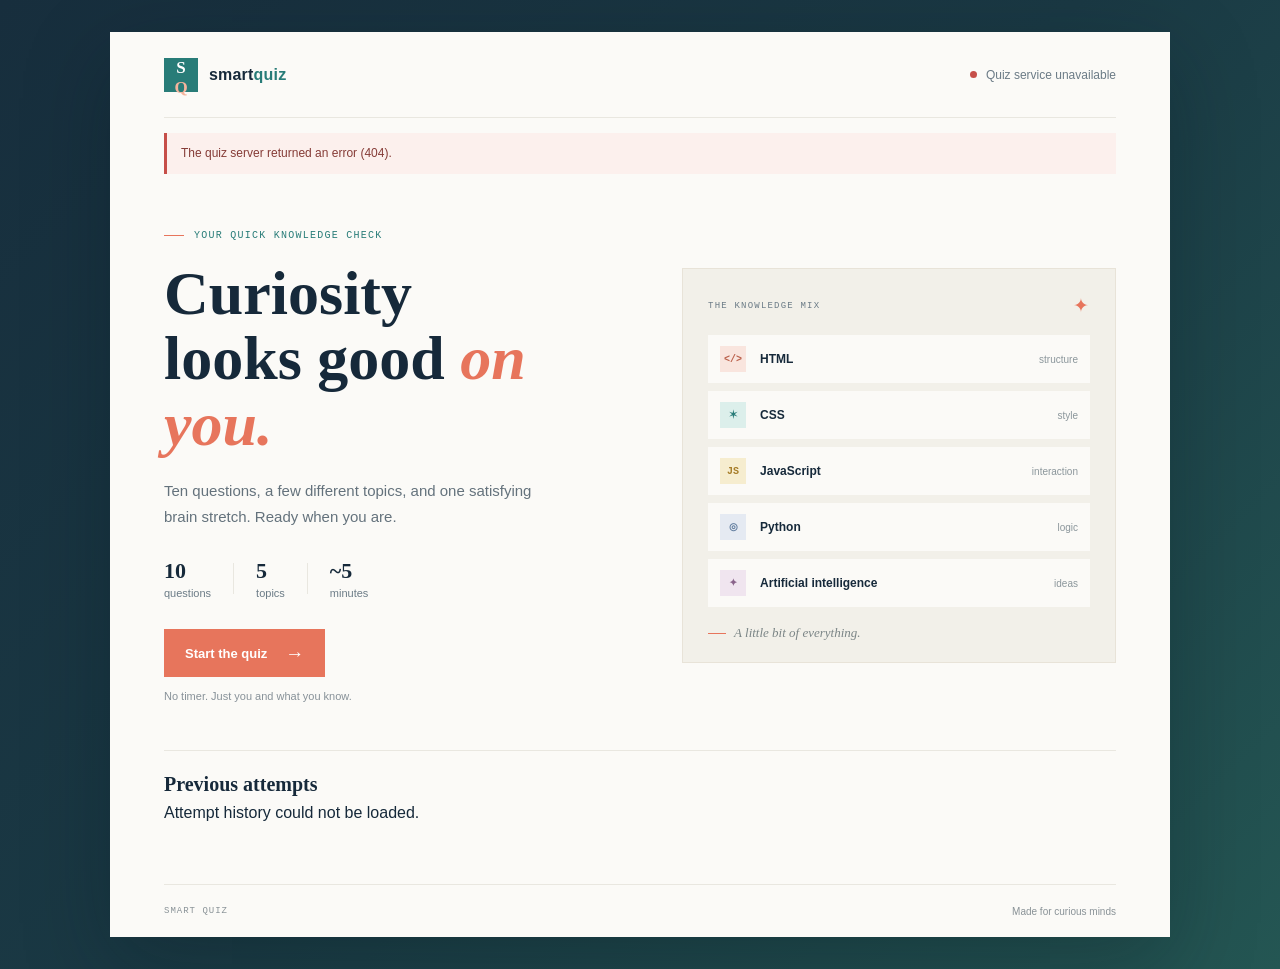
==== frontend/index.html @ d56040e3 "Initial commit - Smart Quiz App" ====
<!doctype html>
<html lang="en">
  <head>
    <meta charset="utf-8">
    <meta name="viewport" content="width=device-width, initial-scale=1">
    <meta name="theme-color" content="#16293a">
    <meta name="description" content="A quick, interactive quiz on web development, Python, and AI.">
    <title>Smart Quiz App</title>
    <link rel="stylesheet" href="style.css">
    <script src="script.js" defer></script>
  </head>
  <body>
    <main class="app-shell">
      <header class="site-header">
        <a class="brand" href="#" aria-label="Smart Quiz home">
          <span class="brand-mark" aria-hidden="true">S<span>Q</span></span>
          <span class="brand-name">smart<span>quiz</span></span>
        </a>
        <span class="header-note" id="server-status" role="status"><span class="status-dot" aria-hidden="true"></span><span id="server-status-text">Connecting to quiz service...</span></span>
      </header>
      <div class="api-error" id="api-error" role="alert" hidden></div>

      <section class="screen welcome-screen" id="welcome-screen" aria-labelledby="welcome-title">
        <div class="welcome-copy">
          <p class="eyebrow"><span class="eyebrow-line" aria-hidden="true"></span> YOUR QUICK KNOWLEDGE CHECK</p>
          <h1 id="welcome-title">Curiosity<br>looks good <span>on you.</span></h1>
          <p class="intro">Ten questions, a few different topics, and one satisfying brain stretch. Ready when you are.</p>
          <div class="quiz-facts" aria-label="Quiz details">
            <div class="fact"><span class="fact-value">10</span><span class="fact-label">questions</span></div>
            <span class="fact-divider" aria-hidden="true"></span>
            <div class="fact"><span class="fact-value">5</span><span class="fact-label">topics</span></div>
            <span class="fact-divider" aria-hidden="true"></span>
            <div class="fact"><span class="fact-value">~5</span><span class="fact-label">minutes</span></div>
          </div>
          <button class="button button-primary start-button" id="start-button" type="button">
            Start the quiz <span class="button-arrow" aria-hidden="true">&#8594;</span>
          </button>
          <p class="quiet-note">No timer. Just you and what you know.</p>
        </div>
        <aside class="welcome-art" aria-label="Quiz topics: HTML, CSS, JavaScript, Python, and AI">
          <div class="art-topline"><span>THE KNOWLEDGE MIX</span><span class="art-spark" aria-hidden="true">&#10022;</span></div>
          <div class="topic-stack">
            <div class="topic-row topic-html"><span class="topic-icon" aria-hidden="true">&lt;/&gt;</span><span>HTML</span><span class="topic-detail">structure</span></div>
            <div class="topic-row topic-css"><span class="topic-icon" aria-hidden="true">&#10038;</span><span>CSS</span><span class="topic-detail">style</span></div>
            <div class="topic-row topic-js"><span class="topic-icon" aria-hidden="true">JS</span><span>JavaScript</span><span class="topic-detail">interaction</span></div>
            <div class="topic-row topic-python"><span class="topic-icon" aria-hidden="true">&#9678;</span><span>Python</span><span class="topic-detail">logic</span></div>
            <div class="topic-row topic-ai"><span class="topic-icon" aria-hidden="true">&#10022;</span><span>Artificial intelligence</span><span class="topic-detail">ideas</span></div>
          </div>
          <div class="art-caption"><span class="caption-rule" aria-hidden="true"></span> A little bit of everything.</div>
        </aside>
        <section class="history-section" aria-labelledby="history-title">
          <div class="history-heading">
            <h2 id="history-title">Previous attempts</h2>
            <span class="history-count" id="history-count"></span>
          </div>
          <div class="history-list" id="history-list" aria-live="polite">
            <p class="history-empty">Loading attempt history...</p>
          </div>
        </section>
      </section>

      <section class="screen quiz-screen" id="quiz-screen" aria-labelledby="question-title" hidden>
        <div class="quiz-topline">
          <button class="back-button" id="back-button" type="button"><span aria-hidden="true">&#8592;</span> Back to Home</button>
          <span class="eyebrow"><span class="eyebrow-line" aria-hidden="true"></span> YOUR QUICK KNOWLEDGE CHECK</span>
          <div class="score-pill" aria-live="polite"><span class="score-star" aria-hidden="true">&#9733;</span> Score <strong id="score-value">--</strong></div>
        </div>
        <div class="progress-section">
          <div class="progress-labels"><span id="question-counter">Question 1 of 10</span><span id="progress-percent">10%</span></div>
          <div class="progress-track" id="progress-track" role="progressbar" aria-label="Quiz progress" aria-valuemin="0" aria-valuemax="10" aria-valuenow="0">
            <div class="progress-fill" id="progress-fill"></div>
          </div>
        </div>
        <div class="question-content" aria-live="polite">
          <span class="topic-tag" id="question-topic">HTML</span>
          <h1 id="question-title" tabindex="-1"></h1>
          <p class="answer-prompt">Choose one answer</p>
          <div class="answer-list" id="answer-list" role="group" aria-label="Answer options"></div>
          <div class="feedback" id="feedback" role="status" aria-live="polite" aria-atomic="true" hidden></div>
        </div>
        <div class="quiz-footer">
          <span class="footer-hint"><span aria-hidden="true">&#10022;</span> Take your best guess</span>
          <button class="skip-button" id="skip-button" type="button">Skip question</button>
          <button class="button button-primary next-button" id="next-button" type="button" disabled>
            Next Question <span class="button-arrow" aria-hidden="true">&#8594;</span>
          </button>
        </div>
      </section>

      <section class="screen results-screen" id="results-screen" aria-labelledby="results-title" hidden>
        <div class="results-content">
          <div class="result-emblem" id="result-emblem" aria-hidden="true"><span>&#10022;</span></div>
          <p class="eyebrow"><span class="eyebrow-line" aria-hidden="true"></span> QUIZ COMPLETE</p>
          <h1 id="results-title">Nicely done.</h1>
          <p class="result-message" id="result-message"></p>
          <div class="result-breakdown" aria-label="Quiz result summary">
            <div class="result-metric"><span>Total Questions</span><strong id="result-total">0</strong></div>
            <div class="result-metric"><span>Correct Answers</span><strong id="result-correct">0</strong></div>
            <div class="result-metric"><span>Incorrect Answers</span><strong id="result-incorrect">0</strong></div>
            <div class="result-metric"><span>Unanswered Questions</span><strong id="result-unanswered">0</strong></div>
          </div>
          <div class="result-score" aria-label="Final quiz score">
            <span class="result-score-number" id="final-score">0/10</span>
            <span class="result-score-divider" aria-hidden="true"></span>
            <span class="result-score-percent" id="final-percent">0%</span>
          </div>
          <p class="result-caption">Final Score / Percentage</p>
          <p class="pass-status" id="pass-status" hidden></p>
          <div class="result-actions">
            <button class="button button-secondary" id="review-answers-button" type="button">Review Answers</button>
            <button class="button button-primary restart-button" id="restart-button" type="button">
              <span class="restart-icon" aria-hidden="true">&#8635;</span> Retry Quiz
            </button>
            <button class="button button-quiet" id="results-home-button" type="button">Back to Home</button>
          </div>
        </div>
      </section>

      <section class="screen review-screen" id="review-screen" aria-labelledby="review-title" hidden>
        <div class="review-topline">
          <button class="back-button" id="review-back-button" type="button">&#8592; Back to Results</button>
          <span class="eyebrow"><span class="eyebrow-line" aria-hidden="true"></span> ANSWER REVIEW</span>
          <button class="button button-quiet review-home-button" id="review-home-button" type="button">Back to Home</button>
        </div>
        <div class="review-heading">
          <h1 id="review-title">Review Answers</h1>
          <p class="review-summary" id="review-summary"></p>
        </div>
        <div class="review-list" id="review-list" aria-live="polite"></div>
      </section>

      <footer class="site-footer"><span>SMART QUIZ</span><span>Made for curious minds</span></footer>
    </main>
  </body>
</html>
---- frontend/style.css ----
:root {
  color-scheme: light;
  --ink: #16293a;
  --muted: #6b7b86;
  --paper: #fbfaf7;
  --line: #e9e7e0;
  --coral: #e7755c;
  --coral-dark: #c95740;
  --teal: #287c78;
  --green: #27835d;
  --red: #c64f49;
  --mono: 'Consolas', 'Courier New', monospace;
  --sans: 'Trebuchet MS', 'Segoe UI', sans-serif;
  --serif: 'Palatino Linotype', 'Book Antiqua', Georgia, serif;
}

* { box-sizing: border-box; }

body {
  min-width: 320px;
  min-height: 100vh;
  margin: 0;
  color: var(--ink);
  background: linear-gradient(135deg, #172e3d 0%, #1a3944 48%, #245653 100%);
  font-family: var(--sans);
  -webkit-font-smoothing: antialiased;
}

button { font: inherit; }
button:focus-visible, a:focus-visible { outline: 3px solid #edaa70; outline-offset: 4px; }
[hidden] { display: none !important; }

.api-error { margin: 15px 0 0; padding: 11px 14px; border-left: 3px solid var(--red); color: #853b36; background: #fcf0ed; font-size: 12px; line-height: 1.55; }

.app-shell {
  display: flex;
  flex-direction: column;
  width: min(100% - 48px, 1060px);
  min-height: min(780px, calc(100vh - 64px));
  margin: 32px auto;
  padding: 0 54px;
  background: var(--paper);
  box-shadow: 0 26px 80px rgb(6 20 28 / 28%);
  animation: arrive 550ms ease-out both;
}

.site-header, .site-footer { display: flex; align-items: center; justify-content: space-between; }
.site-header { min-height: 86px; border-bottom: 1px solid var(--line); }
.brand { display: inline-flex; align-items: center; gap: 11px; color: var(--ink); text-decoration: none; }
.brand-mark { display: grid; width: 34px; height: 34px; place-items: center; color: white; background: var(--teal); font-family: var(--serif); font-size: 17px; font-weight: 700; }
.brand-mark span { color: #f4b49d; }
.brand-name { font-size: 16px; font-weight: 800; letter-spacing: .2px; }
.brand-name span { color: var(--teal); }
.header-note { display: flex; align-items: center; gap: 9px; color: var(--muted); font-size: 12px; }
.status-dot { width: 7px; height: 7px; border-radius: 50%; background: #8ebd8b; }
.header-note.is-offline .status-dot { background: var(--red); }
.header-note.is-online .status-dot { background: #8ebd8b; }

.screen { flex: 1; }
.welcome-screen { display: grid; grid-template-columns: 1.04fr .96fr; align-items: center; gap: 48px; padding: 56px 0 62px; }
.eyebrow { display: flex; align-items: center; gap: 10px; margin: 0; color: var(--teal); font-family: var(--mono); font-size: 10px; letter-spacing: 1.25px; }
.eyebrow-line { width: 20px; height: 1px; background: var(--coral); }
h1 { margin: 20px 0 0; color: var(--ink); font-family: var(--serif); font-size: clamp(42px, 5.4vw, 62px); font-weight: 600; line-height: 1.06; letter-spacing: 0; }
.welcome-copy h1 span { color: var(--coral); font-style: italic; }
.intro { max-width: 385px; margin: 20px 0 0; color: #64727c; font-size: 15px; line-height: 1.75; }
.quiz-facts { display: flex; align-items: center; gap: 22px; margin: 28px 0 30px; }
.fact { display: grid; gap: 3px; }
.fact-value { font-family: var(--serif); font-size: 22px; font-weight: 600; }
.fact-label { color: var(--muted); font-size: 11px; }
.fact-divider { width: 1px; height: 31px; background: var(--line); }
.button { display: inline-flex; min-height: 48px; align-items: center; justify-content: center; gap: 18px; border: 0; cursor: pointer; transition: background 160ms ease, transform 160ms ease, box-shadow 160ms ease; }
.button-primary { padding: 0 21px; color: #fff; background: var(--coral); font-size: 13px; font-weight: 700; }
.button-primary:hover:not(:disabled) { background: var(--coral-dark); box-shadow: 0 7px 16px rgb(201 87 64 / 20%); transform: translateY(-1px); }
.button-arrow { font-size: 19px; line-height: 1; }
.quiet-note { margin: 13px 0 0; color: #879198; font-size: 11px; }

.welcome-art { position: relative; padding: 25px 25px 21px; border: 1px solid #e8e3d8; background: #f2f0e9; }
.art-topline { display: flex; align-items: center; justify-content: space-between; margin-bottom: 17px; color: var(--muted); font-family: var(--mono); font-size: 9px; letter-spacing: 1.2px; }
.art-spark { color: var(--coral); font-size: 19px; }
.topic-stack { display: grid; gap: 8px; }
.topic-row { display: grid; min-height: 48px; grid-template-columns: 30px 1fr auto; align-items: center; gap: 10px; padding: 0 12px; background: var(--paper); font-size: 12px; font-weight: 700; }
.topic-icon { display: grid; width: 26px; height: 26px; place-items: center; font-family: var(--mono); font-size: 10px; }
.topic-html .topic-icon { color: #ba604b; background: #f9e5de; }
.topic-css .topic-icon { color: #287c78; background: #dcefeb; }
.topic-js .topic-icon { color: #a67c27; background: #f6edcf; }
.topic-python .topic-icon { color: #607c9e; background: #e5eaf2; }
.topic-ai .topic-icon { color: #8a648b; background: #f0e5ef; }
.topic-detail { color: #8b969b; font-size: 10px; font-weight: 500; }
.art-caption { display: flex; align-items: center; gap: 8px; margin-top: 18px; color: #7b8586; font-family: var(--serif); font-size: 13px; font-style: italic; }
.caption-rule { width: 18px; height: 1px; background: var(--coral); }

.history-section { grid-column: 1 / -1; padding-top: 22px; border-top: 1px solid var(--line); }
.history-heading { display: flex; align-items: baseline; justify-content: space-between; gap: 12px; }
.history-heading h2 { margin: 0; font-family: var(--serif); font-size: 20px; font-weight: 600; }
.history-count { color: var(--muted); font-family: var(--mono); font-size: 9px; }
.history-list { margin-top: 8px; }
.history-empty { margin: 0; padding: 10px 0; color: var(--muted); font-size: 12px; }
.attempt-row { display: grid; grid-template-columns: minmax(120px, 1fr) auto minmax(135px, auto); align-items: center; gap: 20px; padding: 12px 0; border-top: 1px solid var(--line); }
.attempt-date { color: var(--muted); font-size: 11px; }
.attempt-score { color: var(--ink); font-size: 12px; font-weight: 700; }
.attempt-percent { color: var(--teal); font-family: var(--mono); font-size: 11px; text-align: right; }
.review-attempt-button { justify-self: end; padding: 6px 9px; border: 1px solid var(--line); color: var(--teal); background: transparent; font-size: 10px; font-weight: 700; cursor: pointer; }
.review-attempt-button:hover { border-color: var(--teal); }
.review-attempt-button:disabled { color: #899297; background: #f3f2ed; cursor: default; }

.quiz-screen { width: min(100%, 700px); margin: 0 auto; padding: 43px 0 36px; }
.quiz-topline { display: flex; align-items: center; justify-content: space-between; gap: 12px; }
.back-button { display: inline-flex; flex: 0 0 auto; align-items: center; gap: 7px; padding: 7px 0; border: 0; color: var(--teal); background: transparent; font-size: 11px; font-weight: 700; cursor: pointer; transition: color 150ms ease; }
.back-button:hover { color: var(--coral-dark); }
.score-pill { display: flex; align-items: center; gap: 7px; padding: 8px 12px; border: 1px solid var(--line); color: #6b777c; font-size: 11px; }
.score-pill strong { color: var(--ink); font-size: 12px; }
.score-star { color: #d8a23e; }
.progress-section { margin-top: 29px; }
.progress-labels { display: flex; justify-content: space-between; margin-bottom: 9px; color: #75828a; font-family: var(--mono); font-size: 10px; }
.progress-track { height: 4px; overflow: hidden; background: #e9e8e1; }
.progress-fill { width: 10%; height: 100%; background: var(--teal); transition: width 300ms ease; }
.question-content { padding-top: 29px; }
.topic-tag { display: inline-block; padding: 5px 9px; color: var(--teal); background: #e4efeb; font-family: var(--mono); font-size: 9px; letter-spacing: .5px; text-transform: uppercase; }
.question-content h1 { margin-top: 13px; font-size: clamp(25px, 3.3vw, 34px); line-height: 1.25; }
.question-content h1:focus { outline: none; }
.answer-prompt { margin: 11px 0 17px; color: #818c90; font-size: 12px; }
.answer-list { display: grid; grid-template-columns: 1fr 1fr; gap: 10px; }
.answer-option { display: flex; min-height: 58px; align-items: center; gap: 12px; padding: 10px 14px; border: 1px solid #e6e5df; color: #344954; background: #fff; text-align: left; cursor: pointer; transition: border-color 150ms ease, background 150ms ease, transform 150ms ease; }
.answer-option:hover:not(:disabled) { border-color: #78aaa2; background: #f6faf8; transform: translateY(-1px); }
.answer-option:disabled { cursor: default; }
.answer-letter { display: grid; width: 25px; height: 25px; flex: 0 0 25px; place-items: center; border: 1px solid #e4e5df; color: #7e8a8e; font-family: var(--mono); font-size: 10px; }
.answer-text { font-size: 12px; line-height: 1.5; }
.answer-option.is-correct { border-color: #79b89a; color: #205e43; background: #edf7f0; }
.answer-option.is-correct .answer-letter { border-color: #79b89a; color: #205e43; background: #d9eddf; }
.answer-option.is-wrong { border-color: #df9185; color: #853b36; background: #fcf0ed; }
.answer-option.is-wrong .answer-letter { border-color: #df9185; color: #853b36; background: #f7ddda; }
.feedback { display: flex; gap: 9px; margin-top: 13px; padding: 11px 13px; color: #53696b; background: #eff4f0; font-size: 11px; line-height: 1.55; animation: reveal 220ms ease-out both; }
.feedback[data-correct="false"] { color: #79534d; background: #faf0ed; }
.feedback-mark { flex: 0 0 auto; font-weight: 800; }
.quiz-footer { display: flex; align-items: center; justify-content: space-between; gap: 14px; margin-top: 20px; }
.footer-hint { color: #879198; font-size: 11px; }
.footer-hint span { margin-right: 5px; color: var(--coral); }
.skip-button { padding: 8px 4px; border: 0; color: var(--teal); background: transparent; font-size: 11px; font-weight: 700; cursor: pointer; }
.skip-button:hover:not(:disabled) { color: var(--coral-dark); }
.skip-button:disabled { color: #9ba3a4; cursor: default; }
.next-button { min-width: 160px; }
.next-button:disabled { color: #929a9b; background: #e5e6e1; box-shadow: none; cursor: not-allowed; transform: none; }

.results-screen { display: grid; place-items: center; padding: 50px 0; text-align: center; }
.results-content { display: flex; flex-direction: column; align-items: center; }
.result-emblem { display: grid; width: 68px; height: 68px; place-items: center; margin-bottom: 23px; border: 1px solid #e8d4bd; color: #b77b41; background: #f5ebdc; font-size: 25px; animation: arrive 450ms ease-out both; }
.results-content .eyebrow { justify-content: center; }
.results-content h1 { margin-top: 14px; font-size: clamp(38px, 5vw, 52px); }
.result-message { max-width: 380px; margin: 13px 0 22px; color: var(--muted); font-size: 14px; line-height: 1.65; }
.result-breakdown { display: grid; width: min(100%, 620px); grid-template-columns: repeat(4, 1fr); gap: 8px; margin: 0 0 19px; text-align: left; }
.result-metric { display: grid; min-height: 61px; align-content: center; gap: 6px; padding: 9px 11px; border: 1px solid var(--line); }
.result-metric span { color: var(--muted); font-size: 9px; line-height: 1.3; }
.result-metric strong { color: var(--ink); font-family: var(--serif); font-size: 20px; }
.result-score { display: flex; align-items: center; gap: 17px; }
.result-score-number { font-family: var(--serif); font-size: 41px; font-weight: 600; }
.result-score-divider { width: 1px; height: 30px; background: #d7d6cf; }
.result-score-percent { color: var(--teal); font-family: var(--mono); font-size: 19px; }
.result-caption { margin: 3px 0 18px; color: #879198; font-size: 11px; }
.pass-status { margin: -7px 0 15px; color: var(--teal); font-size: 12px; font-weight: 700; }
.pass-status.is-fail { color: var(--red); }
.result-actions { display: flex; flex-wrap: wrap; justify-content: center; gap: 9px; }
.button-secondary, .button-quiet { min-height: 44px; padding: 0 15px; font-size: 12px; font-weight: 700; }
.button-secondary { border: 1px solid #c8d8d2; color: var(--teal); background: #edf4f0; }
.button-secondary:hover { border-color: var(--teal); background: #e1eee8; }
.button-quiet { border: 1px solid var(--line); color: #68777e; background: transparent; }
.button-quiet:hover { border-color: #aebcba; color: var(--ink); }
.restart-button { gap: 9px; }
.restart-icon { font-size: 18px; }

.review-screen { width: min(100%, 760px); margin: 0 auto; padding: 34px 0 40px; }
.review-topline { display: flex; align-items: center; justify-content: space-between; gap: 12px; }
.review-topline .eyebrow { white-space: nowrap; }
.review-home-button { flex: 0 0 auto; }
.review-heading { margin: 25px 0 19px; }
.review-heading h1 { margin: 0; font-size: clamp(32px, 4vw, 44px); }
.review-summary { margin: 8px 0 0; color: var(--muted); font-size: 12px; }
.review-list { display: grid; gap: 12px; }
.review-card { padding: 17px 18px; border: 1px solid var(--line); border-left: 3px solid #c7d0cc; background: #fff; }
.review-card.is-correct { border-left-color: var(--green); }
.review-card.is-incorrect { border-left-color: var(--red); }
.review-card.is-unanswered { border-left-color: #bf9553; }
.review-card-heading { display: flex; align-items: flex-start; justify-content: space-between; gap: 12px; }
.review-question-number { margin: 0 0 5px; color: var(--teal); font-family: var(--mono); font-size: 9px; letter-spacing: .6px; text-transform: uppercase; }
.review-question { margin: 0; color: var(--ink); font-family: var(--serif); font-size: 19px; line-height: 1.35; }
.review-status { flex: 0 0 auto; padding: 5px 8px; color: var(--muted); background: #eff1ed; font-size: 10px; font-weight: 700; }
.review-status.is-correct { color: #205e43; background: #edf7f0; }
.review-status.is-incorrect { color: #853b36; background: #fcf0ed; }
.review-status.is-unanswered { color: #735925; background: #f7f0e2; }
.review-options { display: grid; gap: 6px; margin: 13px 0 10px; }
.review-option { display: grid; grid-template-columns: 25px minmax(0, 1fr) auto; align-items: center; gap: 9px; min-height: 38px; padding: 6px 9px; border: 1px solid #ecebe6; color: #53656e; background: #fbfaf7; font-size: 11px; line-height: 1.45; }
.review-option.is-correct { border-color: #9bc9ad; color: #205e43; background: #edf7f0; }
.review-option.is-wrong { border-color: #dfa49b; color: #853b36; background: #fcf0ed; }
.review-option-label { display: grid; width: 23px; height: 23px; place-items: center; border: 1px solid currentColor; font-family: var(--mono); font-size: 9px; }
.review-option-note { font-size: 9px; font-weight: 700; }
.review-selection { margin: 8px 0 0; color: var(--muted); font-size: 10px; }
.review-explanation { margin: 10px 0 0; padding-top: 10px; border-top: 1px solid var(--line); color: #53696b; font-size: 11px; line-height: 1.6; }
.review-explanation strong { color: var(--ink); }

.site-footer { min-height: 53px; border-top: 1px solid var(--line); color: #899297; font-size: 10px; }
.site-footer span:first-child { font-family: var(--mono); font-size: 9px; letter-spacing: 1px; }

@keyframes arrive { from { opacity: 0; transform: translateY(9px); } to { opacity: 1; transform: translateY(0); } }
@keyframes reveal { from { opacity: 0; transform: translateY(4px); } to { opacity: 1; transform: translateY(0); } }

@media (max-width: 720px) {
  .app-shell { width: min(100% - 28px, 560px); min-height: calc(100vh - 28px); margin: 14px auto; padding: 0 26px; }
  .site-header { min-height: 70px; }
  .welcome-screen { grid-template-columns: 1fr; gap: 31px; padding: 43px 0 38px; }
  .welcome-copy h1 { font-size: clamp(44px, 11vw, 58px); }
  .intro { margin-top: 14px; }
  .quiz-facts { margin: 22px 0; }
  .welcome-art { padding: 20px; }
  .quiz-screen { padding: 32px 0 29px; }
  .progress-section { margin-top: 24px; }
  .question-content { padding-top: 23px; }
}

@media (max-width: 460px) {
  .app-shell { width: 100%; min-height: 100vh; margin: 0; padding: 0 20px; }
  .header-note { font-size: 10px; }
  .welcome-screen { padding-top: 35px; }
  .topic-row { min-height: 44px; }
  .answer-list { grid-template-columns: 1fr; gap: 8px; }
  .answer-option { min-height: 52px; }
  .quiz-topline { display: grid; grid-template-columns: minmax(0, 1fr) auto; row-gap: 12px; }
  .quiz-topline .back-button { grid-column: 1; grid-row: 1; }
  .quiz-topline .score-pill { grid-column: 2; grid-row: 1; }
  .quiz-topline .eyebrow { grid-column: 1 / -1; grid-row: 2; }
  .quiz-topline .eyebrow { font-size: 8px; letter-spacing: .8px; }
  .score-pill { gap: 5px; padding: 7px 9px; }
  .quiz-footer { align-items: flex-start; }
  .footer-hint { max-width: 90px; line-height: 1.5; }
  .next-button { min-width: 148px; padding: 0 14px; }
  .site-footer { min-height: 48px; }
  .attempt-row { grid-template-columns: 1fr auto; gap: 5px 12px; }
  .attempt-date { grid-column: 1; grid-row: 1; }
  .attempt-score { grid-column: 1; grid-row: 2; }
  .attempt-percent { grid-column: 2; grid-row: 1 / 3; }
  .review-attempt-button { grid-column: 1 / -1; justify-self: start; }
  .result-breakdown { grid-template-columns: repeat(2, 1fr); }
  .result-metric { min-height: 55px; }
  .review-topline { display: grid; grid-template-columns: 1fr auto; }
  .review-topline .back-button { grid-column: 1; grid-row: 1; }
  .review-topline .review-home-button { grid-column: 2; grid-row: 1; }
  .review-topline .eyebrow { grid-column: 1 / -1; grid-row: 2; }
  .review-card { padding: 14px 12px; }
  .review-question { font-size: 17px; }
  .review-option { grid-template-columns: 23px minmax(0, 1fr); }
  .review-option-note { grid-column: 2; }
  .result-actions { width: 100%; flex-direction: column; }
  .result-actions .button { width: 100%; }
  .quiz-footer { display: grid; grid-template-columns: 1fr auto; row-gap: 8px; }
  .quiz-footer .footer-hint { grid-column: 1; grid-row: 1; }
  .quiz-footer .skip-button { grid-column: 2; grid-row: 1; }
  .quiz-footer .next-button { grid-column: 1 / -1; grid-row: 2; justify-self: end; }
}

@media (prefers-reduced-motion: reduce) {
  *, *::before, *::after { scroll-behavior: auto !important; animation-duration: .01ms !important; animation-iteration-count: 1 !important; transition-duration: .01ms !important; }
}
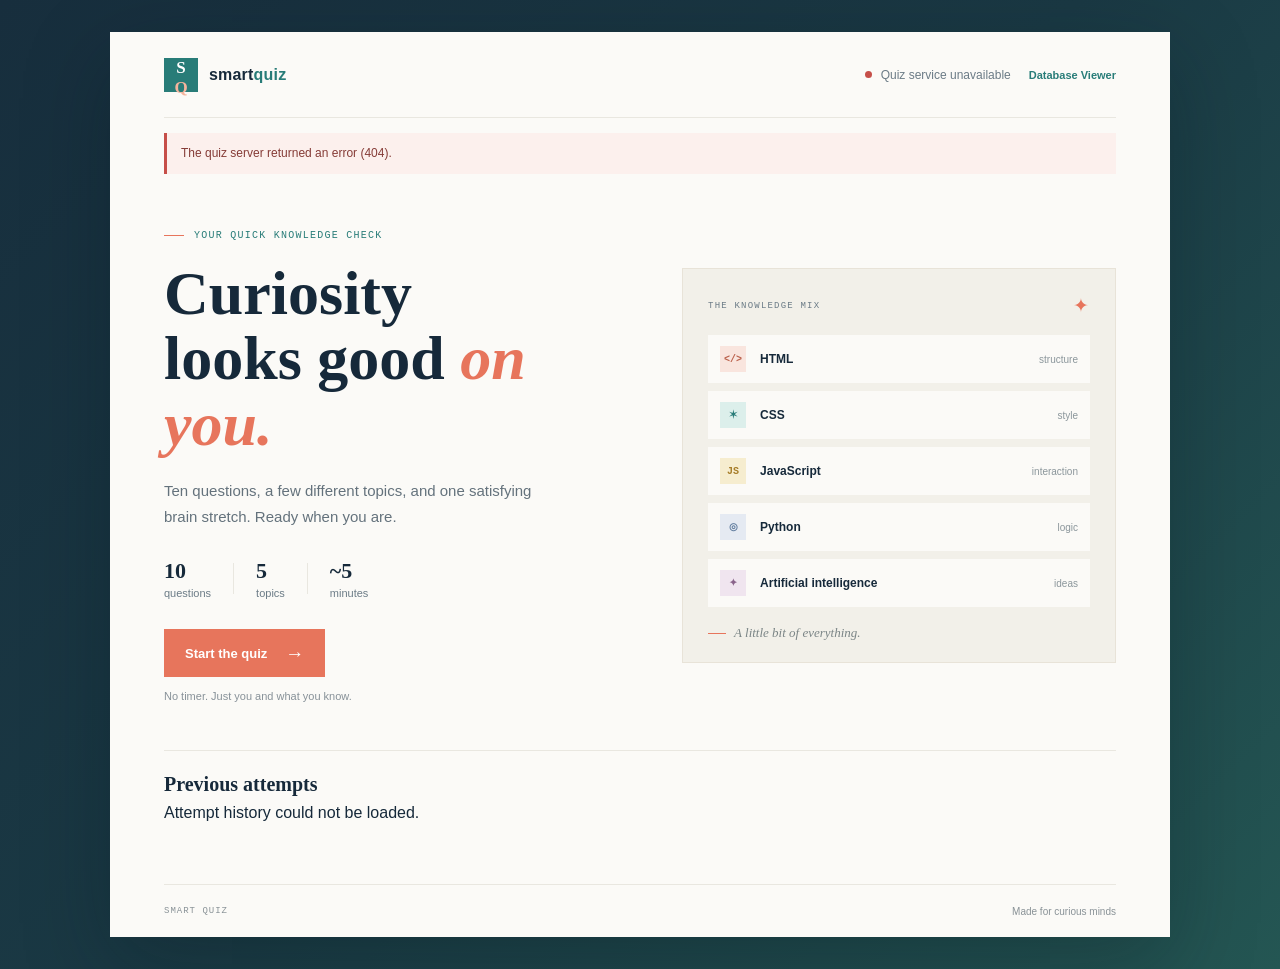
==== commit bdc7fdc3: "Update Smart Quiz App" ====
--- a/frontend/index.html
+++ b/frontend/index.html
@@ -16,7 +16,10 @@
           <span class="brand-mark" aria-hidden="true">S<span>Q</span></span>
           <span class="brand-name">smart<span>quiz</span></span>
         </a>
-        <span class="header-note" id="server-status" role="status"><span class="status-dot" aria-hidden="true"></span><span id="server-status-text">Connecting to quiz service...</span></span>
+        <div class="header-actions">
+          <span class="header-note" id="server-status" role="status"><span class="status-dot" aria-hidden="true"></span><span id="server-status-text">Connecting to quiz service...</span></span>
+          <a class="header-action" href="/admin/database">Database Viewer</a>
+        </div>
       </header>
       <div class="api-error" id="api-error" role="alert" hidden></div>
 
--- a/frontend/style.css
+++ b/frontend/style.css
@@ -52,6 +52,9 @@
 .brand-name { font-size: 16px; font-weight: 800; letter-spacing: .2px; }
 .brand-name span { color: var(--teal); }
 .header-note { display: flex; align-items: center; gap: 9px; color: var(--muted); font-size: 12px; }
+.header-actions { display: flex; align-items: center; gap: 18px; }
+.header-action { color: var(--teal); font-size: 11px; font-weight: 700; text-decoration: none; }
+.header-action:hover { color: var(--coral-dark); text-decoration: underline; }
 .status-dot { width: 7px; height: 7px; border-radius: 50%; background: #8ebd8b; }
 .header-note.is-offline .status-dot { background: var(--red); }
 .header-note.is-online .status-dot { background: #8ebd8b; }
@@ -196,6 +199,36 @@
 .review-explanation { margin: 10px 0 0; padding-top: 10px; border-top: 1px solid var(--line); color: #53696b; font-size: 11px; line-height: 1.6; }
 .review-explanation strong { color: var(--ink); }
 
+.database-app { min-height: min(820px, calc(100vh - 64px)); }
+.database-content { flex: 1; padding: 38px 0 34px; }
+.database-heading-row { display: flex; align-items: flex-end; justify-content: space-between; gap: 20px; margin: 13px 0 25px; }
+.database-heading-row h1 { margin: 0; font-size: clamp(35px, 4vw, 48px); }
+.database-intro { margin: 10px 0 0; color: var(--muted); font-size: 13px; line-height: 1.6; }
+.refresh-database { flex: 0 0 auto; }
+.refresh-database span { font-size: 17px; }
+.database-toolbar { display: flex; align-items: center; gap: 12px; margin-bottom: 13px; }
+.database-toolbar label { color: var(--muted); font-size: 11px; font-weight: 700; }
+.database-toolbar select { min-width: 220px; max-width: 100%; min-height: 40px; padding: 0 32px 0 11px; border: 1px solid #d9ddd7; color: var(--ink); background: #fff; font: inherit; font-size: 12px; }
+.database-toolbar select:focus-visible { outline: 3px solid #edaa70; outline-offset: 2px; }
+.database-count { margin-left: auto; color: var(--muted); font-family: var(--mono); font-size: 10px; }
+.database-relationships { margin: 0 0 10px; color: var(--teal); font-family: var(--mono); font-size: 9px; line-height: 1.6; }
+.database-message { margin: 10px 0; padding: 11px 13px; color: #52636b; background: #eff2ed; font-size: 12px; line-height: 1.5; }
+.database-message.is-error { border-left: 3px solid var(--red); color: #853b36; background: #fcf0ed; }
+.database-table-wrap { max-width: 100%; overflow: auto; border: 1px solid var(--line); background: #fff; }
+.database-table { width: 100%; border-collapse: collapse; font-size: 11px; text-align: left; }
+.database-table caption { padding: 10px 12px; color: var(--muted); background: #f5f4ee; font-family: var(--mono); font-size: 10px; text-align: left; }
+.database-table th, .database-table td { min-width: 115px; max-width: 380px; padding: 10px 12px; border-right: 1px solid #eeede7; border-bottom: 1px solid #eeede7; vertical-align: top; overflow-wrap: anywhere; white-space: pre-wrap; }
+.database-table th { position: sticky; top: 0; color: var(--ink); background: #f7f6f0; font-family: var(--mono); font-size: 10px; }
+.database-table th span, .database-table th small { display: block; }
+.database-table th small { margin-top: 4px; color: #889397; font-size: 8px; font-weight: 400; }
+.database-table td { color: #455963; line-height: 1.5; }
+.database-table tbody tr:nth-child(even) { background: #fbfaf7; }
+.database-redacted { color: #889397 !important; font-style: italic; }
+.database-empty-cell { padding: 24px !important; color: var(--muted) !important; text-align: center; }
+.database-pagination { display: flex; align-items: center; justify-content: flex-end; gap: 12px; margin-top: 14px; }
+.database-pagination .button { min-height: 37px; }
+.database-pagination span { min-width: 90px; color: var(--muted); font-family: var(--mono); font-size: 10px; text-align: center; }
+
 .site-footer { min-height: 53px; border-top: 1px solid var(--line); color: #899297; font-size: 10px; }
 .site-footer span:first-child { font-family: var(--mono); font-size: 9px; letter-spacing: 1px; }
 
@@ -237,6 +270,10 @@
   .attempt-score { grid-column: 1; grid-row: 2; }
   .attempt-percent { grid-column: 2; grid-row: 1 / 3; }
   .review-attempt-button { grid-column: 1 / -1; justify-self: start; }
+  .site-header { flex-wrap: wrap; gap: 9px; padding: 10px 0; }
+  .header-actions { gap: 10px; }
+  .header-note { font-size: 9px; }
+  .header-action { font-size: 10px; }
   .result-breakdown { grid-template-columns: repeat(2, 1fr); }
   .result-metric { min-height: 55px; }
   .review-topline { display: grid; grid-template-columns: 1fr auto; }
@@ -253,6 +290,15 @@
   .quiz-footer .footer-hint { grid-column: 1; grid-row: 1; }
   .quiz-footer .skip-button { grid-column: 2; grid-row: 1; }
   .quiz-footer .next-button { grid-column: 1 / -1; grid-row: 2; justify-self: end; }
+  .database-content { padding: 29px 0 26px; }
+  .database-heading-row { align-items: flex-start; flex-direction: column; gap: 14px; }
+  .database-heading-row h1 { font-size: 36px; }
+  .database-toolbar { align-items: stretch; flex-wrap: wrap; gap: 8px; }
+  .database-toolbar label { width: 100%; }
+  .database-toolbar select { min-width: 0; flex: 1; }
+  .database-count { align-self: center; }
+  .database-table th, .database-table td { min-width: 105px; max-width: 260px; padding: 9px; }
+  .database-pagination { justify-content: space-between; gap: 6px; }
 }
 
 @media (prefers-reduced-motion: reduce) {
